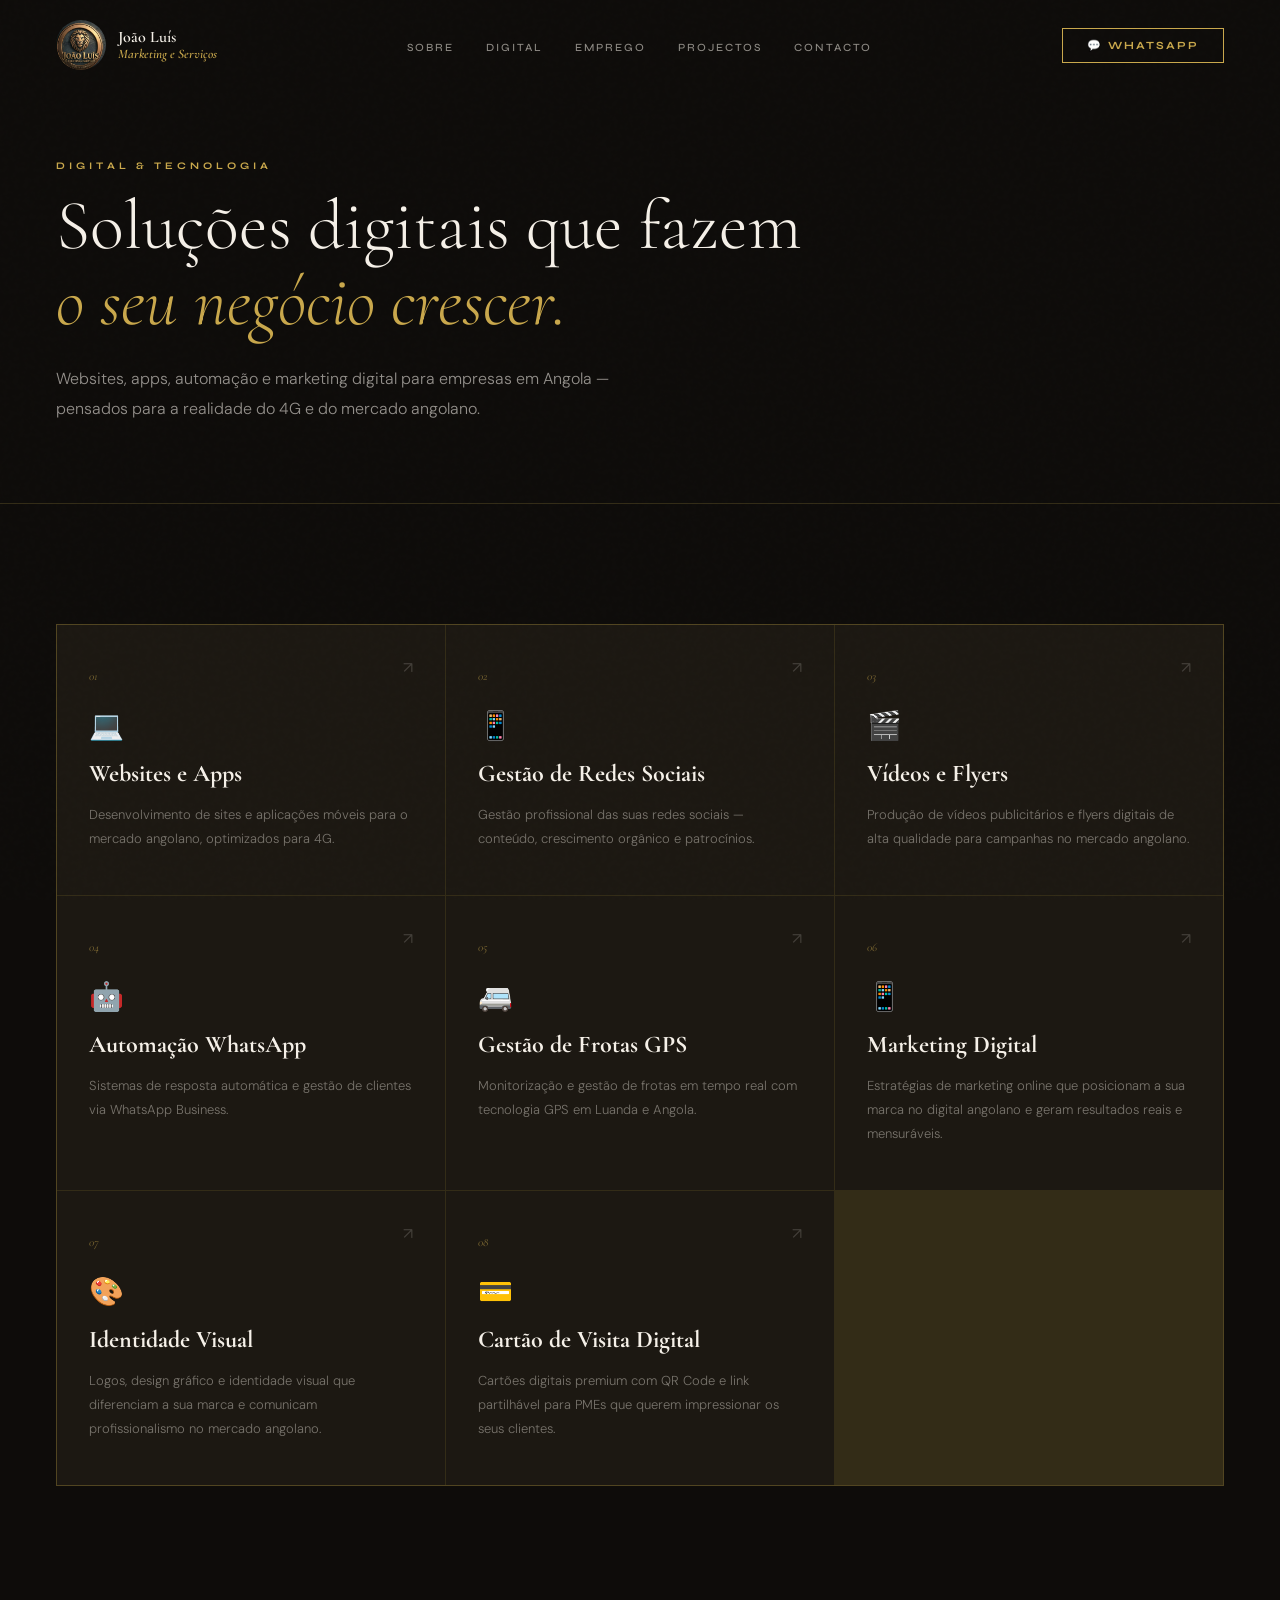
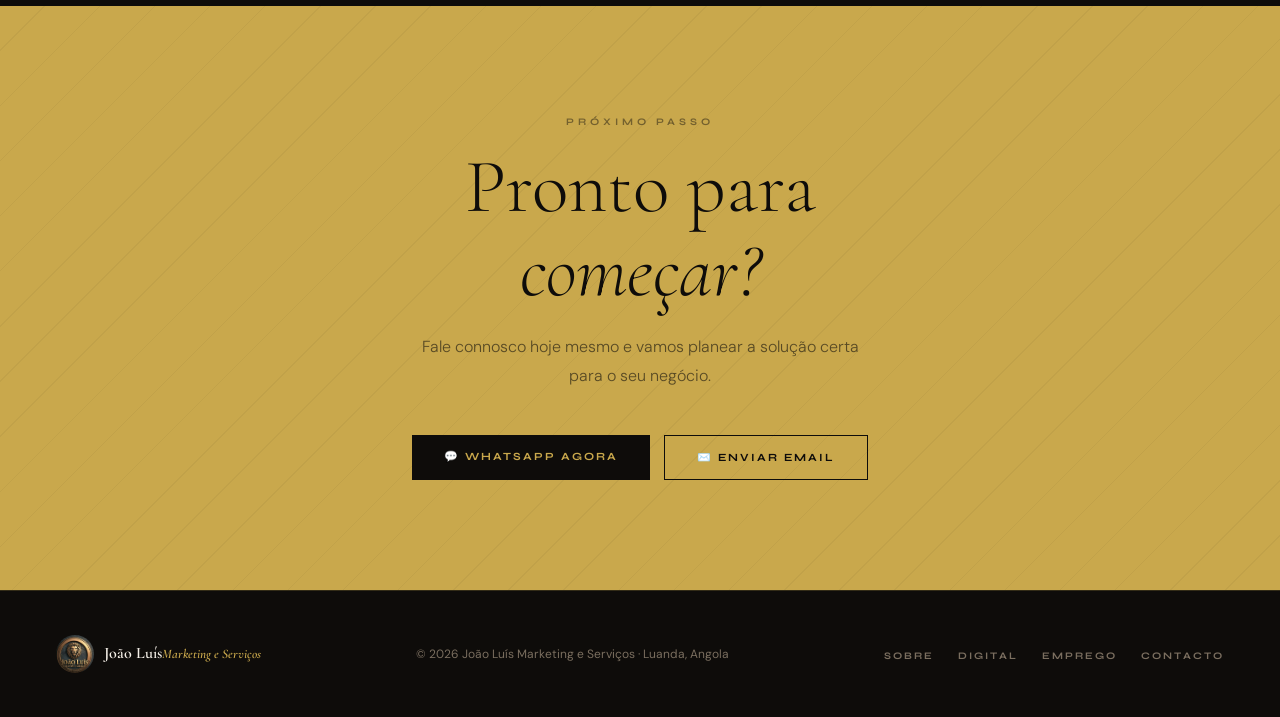
==== digital/index.html @ b0117ecb "Reestrutura em multi-pagina: /digital/ e /emprego/ como hubs de servicos; home com resumo + links; m" ====
<!DOCTYPE html>
<html lang="pt-AO">
<head>
<meta charset="UTF-8">
<meta name="viewport" content="width=device-width, initial-scale=1.0">
<title>Serviços Digitais — Websites, Apps e Automação | João Luís Marketing e Serviços</title>
<meta name="description" content="Websites, apps, automação WhatsApp, marketing digital e identidade visual para empresas em Angola. Luanda, Angola.">
<link rel="canonical" href="https://jlmarketing.co.ao/digital/">
<link rel="preconnect" href="https://fonts.googleapis.com">
<link href="https://fonts.googleapis.com/css2?family=Cormorant+Garamond:ital,wght@0,300;0,400;0,600;1,300;1,600&family=Syne:wght@400;500;700;800&family=DM+Sans:wght@300;400;500&display=swap" rel="stylesheet">
<link rel="stylesheet" href="/static/css/style.css">
</head>
<body>

<nav id="nav">
  <a href="/" class="nav-logo">
    <img src="/static/images/logo-main.png" alt="João Luís Marketing e Serviços">
    <div class="nav-logo-text">João Luís<span>Marketing e Serviços</span></div>
  </a>
  <ul class="nav-links">
    <li><a href="/#sobre">Sobre</a></li>
    <li><a href="/digital/">Digital</a></li>
    <li><a href="/emprego/">Emprego</a></li>
    <li><a href="/#projectos">Projectos</a></li>
    <li><a href="/#contacto">Contacto</a></li>
  </ul>
  <a href="https://wa.me/244954157826" target="_blank" class="nav-cta">💬 WhatsApp</a>
</nav>

<section class="page-head">
  <div class="sec-label reveal">Digital &amp; Tecnologia</div>
  <h1>Soluções digitais que fazem<br><em>o seu negócio crescer.</em></h1>
  <p>Websites, apps, automação e marketing digital para empresas em Angola — pensados para a realidade do 4G e do mercado angolano.</p>
</section>

<section class="sec">
  <div class="svc-grid">
    <div class="svc-card reveal"><div class="svc-num">01</div><div class="svc-icon">💻</div><h2 class="svc-name">Websites e Apps</h2><p class="svc-desc">Desenvolvimento de sites e aplicações móveis para o mercado angolano, optimizados para 4G.</p><div class="svc-arrow">↗</div><div class="svc-bar"></div></div>
    <div class="svc-card reveal d1"><div class="svc-num">02</div><div class="svc-icon">📱</div><h2 class="svc-name">Gestão de Redes Sociais</h2><p class="svc-desc">Gestão profissional das suas redes sociais — conteúdo, crescimento orgânico e patrocínios.</p><div class="svc-arrow">↗</div><div class="svc-bar"></div></div>
    <div class="svc-card reveal d2"><div class="svc-num">03</div><div class="svc-icon">🎬</div><h2 class="svc-name">Vídeos e Flyers</h2><p class="svc-desc">Produção de vídeos publicitários e flyers digitais de alta qualidade para campanhas no mercado angolano.</p><div class="svc-arrow">↗</div><div class="svc-bar"></div></div>
    <div class="svc-card reveal"><div class="svc-num">04</div><div class="svc-icon">🤖</div><h2 class="svc-name">Automação WhatsApp</h2><p class="svc-desc">Sistemas de resposta automática e gestão de clientes via WhatsApp Business.</p><div class="svc-arrow">↗</div><div class="svc-bar"></div></div>
    <div class="svc-card reveal d1"><div class="svc-num">05</div><div class="svc-icon">🚐</div><h2 class="svc-name">Gestão de Frotas GPS</h2><p class="svc-desc">Monitorização e gestão de frotas em tempo real com tecnologia GPS em Luanda e Angola.</p><div class="svc-arrow">↗</div><div class="svc-bar"></div></div>
    <div class="svc-card reveal d2"><div class="svc-num">06</div><div class="svc-icon">📱</div><h2 class="svc-name">Marketing Digital</h2><p class="svc-desc">Estratégias de marketing online que posicionam a sua marca no digital angolano e geram resultados reais e mensuráveis.</p><div class="svc-arrow">↗</div><div class="svc-bar"></div></div>
    <div class="svc-card reveal"><div class="svc-num">07</div><div class="svc-icon">🎨</div><h2 class="svc-name">Identidade Visual</h2><p class="svc-desc">Logos, design gráfico e identidade visual que diferenciam a sua marca e comunicam profissionalismo no mercado angolano.</p><div class="svc-arrow">↗</div><div class="svc-bar"></div></div>
    <div class="svc-card reveal d1"><div class="svc-num">08</div><div class="svc-icon">💳</div><h2 class="svc-name">Cartão de Visita Digital</h2><p class="svc-desc">Cartões digitais premium com QR Code e link partilhável para PMEs que querem impressionar os seus clientes.</p><div class="svc-arrow">↗</div><div class="svc-bar"></div></div>
  </div>
</section>

<div class="cta-band">
  <div class="cta-label">Próximo passo</div>
  <h2 class="cta-title">Pronto para<br><em>começar?</em></h2>
  <p class="cta-sub">Fale connosco hoje mesmo e vamos planear a solução certa para o seu negócio.</p>
  <div class="cta-btns">
    <a href="https://wa.me/244954157826" target="_blank" class="btn-dark">💬 WhatsApp agora</a>
    <a href="mailto:info@jlmarketing.co.ao" class="btn-ol-dark">✉️ Enviar email</a>
  </div>
</div>


<footer>
  <div class="footer-logo">
    <img src="/static/images/logo-main.png" alt="Logo">
    <div class="footer-logo-txt">João Luís<span>Marketing e Serviços</span></div>
  </div>
  <p class="footer-copy">© 2026 João Luís Marketing e Serviços · Luanda, Angola</p>
  <ul class="footer-links">
    <li><a href="/#sobre">Sobre</a></li>
    <li><a href="/digital/">Digital</a></li>
    <li><a href="/emprego/">Emprego</a></li>
    <li><a href="/#contacto">Contacto</a></li>
  </ul>
</footer>

<script>
window.addEventListener('scroll',function(){document.getElementById('nav').classList.toggle('scrolled',scrollY>60);});
document.querySelectorAll('.reveal').forEach(function(r){
  new IntersectionObserver(function(e){if(e[0].isIntersecting)e[0].target.classList.add('visible');},{threshold:0.1}).observe(r);
});
</script>
</body>
</html>
---- static/css/style.css ----
*,*::before,*::after{box-sizing:border-box;margin:0;padding:0;}
:root{
  --gold:#c9a84c;--gold2:#e8c96e;--cream:#f5f0e8;
  --ink:#0e0c0a;--ink2:#1c1812;--muted:#7a6e5f;
  --border:rgba(201,168,76,0.2);
  --ff-head:'Cormorant Garamond',serif;
  --ff-sans:'Syne',sans-serif;
  --ff-body:'DM Sans',sans-serif;
}
html{scroll-behavior:smooth;}
body{font-family:var(--ff-body);background:var(--ink);color:var(--cream);overflow-x:hidden;}

body::after{content:'';position:fixed;inset:0;z-index:9990;pointer-events:none;
  background-image:url("data:image/svg+xml,%3Csvg viewBox='0 0 200 200' xmlns='http://www.w3.org/2000/svg'%3E%3Cfilter id='n'%3E%3CfeTurbulence type='fractalNoise' baseFrequency='0.85' numOctaves='4' stitchTiles='stitch'/%3E%3C/filter%3E%3Crect width='100%25' height='100%25' filter='url(%23n)' opacity='0.04'/%3E%3C/svg%3E");
  opacity:0.3;}

/* Cursor */



/* NAV */
nav{position:fixed;top:0;left:0;right:0;z-index:200;padding:20px 56px;display:flex;align-items:center;justify-content:space-between;transition:all 0.4s;border-bottom:1px solid transparent;}
nav.scrolled{background:rgba(14,12,10,0.95);border-color:var(--border);padding:12px 56px;backdrop-filter:blur(20px);}
.nav-logo{display:flex;align-items:center;gap:12px;text-decoration:none;}
.nav-logo img{width:50px;height:50px;object-fit:contain;border-radius:50%;}
.nav-logo-text{font-family:var(--ff-head);font-size:16px;font-weight:600;color:var(--cream);line-height:1.2;}
.nav-logo-text span{color:var(--gold);font-style:italic;display:block;font-size:13px;}
.nav-links{display:flex;gap:32px;list-style:none;}
.nav-links a{font-family:var(--ff-sans);font-size:11px;font-weight:500;letter-spacing:2px;text-transform:uppercase;color:rgba(245,240,232,0.55);text-decoration:none;transition:color 0.2s;}
.nav-links a:hover{color:var(--gold);}
.nav-cta{font-family:var(--ff-sans);font-size:11px;font-weight:700;letter-spacing:2px;text-transform:uppercase;padding:10px 24px;border:1px solid var(--gold);color:var(--gold);text-decoration:none;transition:all 0.2s;}
.nav-cta:hover{background:var(--gold);color:var(--ink);}

/* HERO */
#hero{position:relative;min-height:100vh;display:flex;align-items:center;padding:0 56px;overflow:hidden;}
.hero-bg{position:absolute;inset:0;z-index:0;
  background:radial-gradient(ellipse 70% 70% at 65% 50%,rgba(201,168,76,0.09) 0%,transparent 65%),
             radial-gradient(ellipse 40% 60% at 5% 80%,rgba(201,168,76,0.05) 0%,transparent 55%),#0e0c0a;}
.hero-vline{position:absolute;top:-10%;right:14%;width:1px;height:120%;background:linear-gradient(to bottom,transparent,var(--gold),transparent);opacity:0.13;animation:vdrift 9s ease-in-out infinite alternate;}
.hero-vline2{position:absolute;top:-10%;right:42%;width:1px;height:120%;background:linear-gradient(to bottom,transparent,var(--gold) 60%,transparent);opacity:0.06;animation:vdrift 13s ease-in-out infinite alternate-reverse;}
@keyframes vdrift{from{transform:translateY(-3%)}to{transform:translateY(3%)}}
.hero-bg-logo{position:absolute;right:-2%;top:50%;transform:translateY(-50%);width:min(52vw,640px);opacity:0.055;pointer-events:none;}
.hero-bg-logo img{width:100%;height:100%;object-fit:contain;}
.hero-content{position:relative;z-index:1;max-width:680px;}
.hero-eyebrow{font-family:var(--ff-sans);font-size:10px;font-weight:700;letter-spacing:4px;text-transform:uppercase;color:var(--gold);margin-bottom:22px;display:flex;align-items:center;gap:14px;opacity:0;animation:fadeUp 0.9s ease 0.3s forwards;}
.hero-eyebrow::before{content:'';width:36px;height:1px;background:var(--gold);}
.hero-title{font-family:var(--ff-head);font-size:clamp(48px,6.5vw,90px);font-weight:300;line-height:1.05;color:var(--cream);opacity:0;animation:fadeUp 0.9s ease 0.5s forwards;}
.hero-title em{font-style:italic;color:var(--gold);}
.hero-title strong{font-weight:600;}
.hero-sub{font-size:16px;font-weight:300;color:rgba(245,240,232,0.52);line-height:1.85;margin-top:24px;max-width:500px;opacity:0;animation:fadeUp 0.9s ease 0.7s forwards;}
.hero-btns{display:flex;gap:16px;margin-top:44px;opacity:0;animation:fadeUp 0.9s ease 0.9s forwards;flex-wrap:wrap;}
.btn-gold{font-family:var(--ff-sans);font-size:11px;font-weight:700;letter-spacing:2px;text-transform:uppercase;padding:15px 34px;background:var(--gold);color:var(--ink);text-decoration:none;transition:all 0.2s;}
.btn-gold:hover{transform:translateY(-2px);box-shadow:0 12px 36px rgba(201,168,76,0.28);}
.btn-ghost{font-family:var(--ff-sans);font-size:11px;font-weight:700;letter-spacing:2px;text-transform:uppercase;padding:15px 34px;border:1px solid rgba(245,240,232,0.18);color:var(--cream);text-decoration:none;transition:all 0.2s;}
.btn-ghost:hover{border-color:var(--gold);color:var(--gold);}
.hero-stats{display:flex;gap:44px;margin-top:64px;padding-top:36px;border-top:1px solid var(--border);opacity:0;animation:fadeUp 0.9s ease 1.1s forwards;flex-wrap:wrap;}
.stat-n{font-family:var(--ff-head);font-size:40px;font-weight:600;color:var(--gold);line-height:1;}
.stat-l{font-family:var(--ff-sans);font-size:10px;font-weight:500;letter-spacing:2px;text-transform:uppercase;color:rgba(245,240,232,0.35);margin-top:5px;}
.scroll-cue{position:absolute;bottom:36px;left:56px;z-index:1;display:flex;align-items:center;gap:12px;opacity:0;animation:fadeUp 0.9s ease 1.3s forwards;}
.scroll-line{width:1px;height:54px;background:linear-gradient(to bottom,transparent,var(--gold));animation:spulse 2s ease-in-out infinite;}
@keyframes spulse{0%,100%{opacity:0.3}50%{opacity:1}}
.scroll-txt{font-family:var(--ff-sans);font-size:9px;letter-spacing:3px;text-transform:uppercase;color:rgba(245,240,232,0.3);writing-mode:vertical-lr;}
@keyframes fadeUp{from{opacity:0;transform:translateY(22px)}to{opacity:1;transform:translateY(0)}}

/* MARQUEE */
.mq-wrap{border-top:1px solid var(--border);border-bottom:1px solid var(--border);padding:16px 0;overflow:hidden;background:rgba(201,168,76,0.025);}
.mq-track{display:flex;animation:mq 28s linear infinite;width:max-content;}
.mq-item{font-family:var(--ff-head);font-size:20px;font-style:italic;color:rgba(201,168,76,0.45);white-space:nowrap;padding:0 36px;display:flex;align-items:center;gap:36px;}
.mq-item::after{content:'✦';font-size:12px;color:var(--gold);}
@keyframes mq{from{transform:translateX(0)}to{transform:translateX(-50%)}}

/* SECTIONS */
.sec{padding:120px 56px;}
.sec-alt{background:var(--ink2);}
.sec-label{font-family:var(--ff-sans);font-size:10px;font-weight:700;letter-spacing:4px;text-transform:uppercase;color:var(--gold);margin-bottom:16px;}
.sec-title{font-family:var(--ff-head);font-size:clamp(36px,4vw,56px);font-weight:300;line-height:1.1;color:var(--cream);}
.sec-title em{font-style:italic;color:var(--gold);}
.sh{display:flex;align-items:flex-end;justify-content:space-between;margin-bottom:72px;flex-wrap:wrap;gap:20px;}
.sh-num{font-family:var(--ff-head);font-size:72px;font-weight:300;color:transparent;-webkit-text-stroke:1px var(--border);line-height:1;}

/* ABOUT */
.about-grid{display:grid;grid-template-columns:1fr 1fr;gap:90px;align-items:center;}
.about-body{font-size:16px;font-weight:300;line-height:1.9;color:rgba(245,240,232,0.58);margin-top:24px;}
.about-body p+p{margin-top:14px;}
.about-sig{margin-top:36px;font-family:var(--ff-head);font-size:28px;font-style:italic;color:var(--gold);}
.about-img-box{width:100%;aspect-ratio:3/4;border:1px solid var(--border);position:relative;overflow:hidden;display:flex;align-items:center;justify-content:center;background:var(--ink);}
.about-img-box::before{content:'';position:absolute;inset:0;background:radial-gradient(ellipse 80% 60% at 50% 30%,rgba(201,168,76,0.1),transparent 70%);}
.about-img-box img.logo-display{width:75%;height:75%;object-fit:contain;position:relative;z-index:1;filter:drop-shadow(0 0 40px rgba(201,168,76,0.18));}
.about-img-box img.photo-display{width:100%;height:100%;object-fit:cover;object-position:top;position:relative;z-index:1;}
.about-corner{position:absolute;width:52px;height:52px;z-index:2;}
.about-corner.tl{top:-1px;left:-1px;border-top:1px solid var(--gold);border-left:1px solid var(--gold);}
.about-corner.br{bottom:-1px;right:-1px;border-bottom:1px solid var(--gold);border-right:1px solid var(--gold);}
.about-badge{position:absolute;bottom:24px;left:24px;background:var(--gold);color:var(--ink);font-family:var(--ff-sans);font-size:10px;font-weight:700;letter-spacing:2px;text-transform:uppercase;padding:9px 16px;z-index:3;}
.photo-placeholder{width:100%;height:100%;display:flex;flex-direction:column;align-items:center;justify-content:center;gap:16px;position:relative;z-index:1;}
.photo-placeholder .ph-icon{width:80px;height:80px;border:2px dashed rgba(201,168,76,0.5);border-radius:50%;display:flex;align-items:center;justify-content:center;font-size:32px;}
.photo-placeholder .ph-label{font-family:var(--ff-sans);font-size:10px;font-weight:700;letter-spacing:3px;text-transform:uppercase;color:rgba(201,168,76,0.6);text-align:center;}
.photo-upload-btn{font-family:var(--ff-sans);font-size:10px;font-weight:700;letter-spacing:2px;text-transform:uppercase;padding:10px 20px;border:1px solid rgba(201,168,76,0.5);color:rgba(201,168,76,0.8);cursor:pointer;background:transparent;transition:all 0.2s;}
.photo-upload-btn:hover{background:var(--gold);color:var(--ink);border-color:var(--gold);}

/* SERVICES */
.svc-grid{display:grid;grid-template-columns:repeat(3,1fr);gap:1px;background:var(--border);border:1px solid var(--border);}
.svc-card{background:var(--ink2);padding:44px 32px;position:relative;overflow:hidden;transition:background 0.3s;cursor:default;}
.svc-card:hover{background:#131008;}
.svc-card:hover .svc-arrow{transform:translate(4px,-4px);color:var(--gold);}
.svc-card:hover .svc-bar{opacity:1;transform:scaleX(1);}
.svc-num{font-family:var(--ff-head);font-size:12px;font-style:italic;color:var(--gold);opacity:0.55;margin-bottom:24px;}
.svc-icon{font-size:28px;margin-bottom:16px;}
.svc-name{font-family:var(--ff-head);font-size:24px;color:var(--cream);margin-bottom:14px;line-height:1.2;}
.svc-desc{font-size:13px;font-weight:300;line-height:1.85;color:rgba(245,240,232,0.42);}
.svc-arrow{position:absolute;top:32px;right:32px;font-size:16px;color:rgba(245,240,232,0.18);transition:transform 0.25s,color 0.25s;}
.svc-bar{position:absolute;bottom:0;left:32px;right:32px;height:1px;background:linear-gradient(to right,var(--gold),transparent);opacity:0;transform:scaleX(0);transform-origin:left;transition:opacity 0.35s,transform 0.5s;}

/* PROJECTS */
.proj-grid{display:grid;grid-template-columns:repeat(2,1fr);gap:1px;background:var(--border);border:1px solid var(--border);margin-top:72px;}
.proj-card{background:var(--ink);padding:36px 32px;position:relative;overflow:hidden;transition:background 0.3s;}
.proj-card:hover{background:#0a0806;}
.proj-img-wrap{width:100%;height:200px;overflow:hidden;margin-bottom:24px;border:1px solid var(--border);background:var(--ink2);display:flex;align-items:center;justify-content:center;}
.proj-img-wrap img{width:100%;height:100%;object-fit:cover;transition:transform 0.5s;}
.proj-img-wrap img.contain{object-fit:contain;padding:16px;}
.proj-card:hover .proj-img-wrap img{transform:scale(1.04);}
.proj-tag{font-family:var(--ff-sans);font-size:9px;font-weight:700;letter-spacing:2.5px;text-transform:uppercase;color:var(--gold);margin-bottom:10px;}
.proj-name{font-family:var(--ff-head);font-size:28px;font-weight:400;color:var(--cream);margin-bottom:10px;}
.proj-desc{font-size:13px;font-weight:300;line-height:1.8;color:rgba(245,240,232,0.45);}

/* SAFT full width card */
.proj-card.full-width{grid-column:1/-1;display:grid;grid-template-columns:260px 1fr;gap:36px;align-items:center;}
.proj-card.full-width .proj-img-wrap{height:220px;margin-bottom:0;}
.proj-card.full-width .proj-img-wrap img{object-fit:contain;padding:12px;width:100%;height:100%;}

/* PROCESS */
.proc-grid{display:grid;grid-template-columns:repeat(4,1fr);gap:40px;margin-top:72px;}
.proc-step{position:relative;}
.proc-step::after{content:'';position:absolute;top:26px;right:-20px;left:calc(100% - 20px);height:1px;background:linear-gradient(to right,var(--gold),transparent);opacity:0.25;}
.proc-step:last-child::after{display:none;}
.proc-n{font-family:var(--ff-head);font-size:56px;font-weight:300;color:transparent;-webkit-text-stroke:1px rgba(201,168,76,0.2);line-height:1;margin-bottom:10px;}
.proc-name{font-family:var(--ff-head);font-size:20px;color:var(--cream);margin-bottom:10px;}
.proc-desc{font-size:13px;font-weight:300;line-height:1.85;color:rgba(245,240,232,0.42);}

/* CTA BAND */
.cta-band{padding:110px 56px;background:var(--gold);text-align:center;position:relative;overflow:hidden;}
.cta-band::before{content:'';position:absolute;inset:0;background:repeating-linear-gradient(-45deg,transparent,transparent 38px,rgba(0,0,0,0.04) 38px,rgba(0,0,0,0.04) 39px);}
.cta-label{font-family:var(--ff-sans);font-size:10px;font-weight:700;letter-spacing:4px;text-transform:uppercase;color:rgba(14,12,10,0.45);margin-bottom:18px;position:relative;}
.cta-title{font-family:var(--ff-head);font-size:clamp(40px,6vw,76px);font-weight:300;line-height:1.1;color:var(--ink);position:relative;}
.cta-title em{font-style:italic;}
.cta-sub{font-size:16px;font-weight:300;color:rgba(14,12,10,0.6);margin:20px auto 44px;max-width:460px;line-height:1.8;position:relative;}
.cta-btns{display:flex;gap:14px;justify-content:center;flex-wrap:wrap;position:relative;}
.btn-dark{font-family:var(--ff-sans);font-size:11px;font-weight:700;letter-spacing:2px;text-transform:uppercase;padding:15px 32px;background:var(--ink);color:var(--gold);text-decoration:none;transition:opacity 0.2s;}
.btn-dark:hover{opacity:0.85;}
.btn-ol-dark{font-family:var(--ff-sans);font-size:11px;font-weight:700;letter-spacing:2px;text-transform:uppercase;padding:15px 32px;border:1px solid var(--ink);color:var(--ink);text-decoration:none;transition:all 0.2s;}
.btn-ol-dark:hover{background:var(--ink);color:var(--gold);}

/* CONTACT */
.contact-grid{display:grid;grid-template-columns:1fr 1fr;gap:90px;align-items:start;}
.contact-title{font-family:var(--ff-head);font-size:clamp(34px,4vw,52px);font-weight:300;line-height:1.15;color:var(--cream);margin-bottom:44px;}
.contact-title em{font-style:italic;color:var(--gold);}
.c-items{display:flex;flex-direction:column;gap:24px;}
.c-item{display:flex;gap:16px;align-items:flex-start;}
.c-icon{width:44px;height:44px;flex-shrink:0;border:1px solid var(--border);display:flex;align-items:center;justify-content:center;font-size:17px;color:var(--gold);}
.c-lbl{font-family:var(--ff-sans);font-size:10px;font-weight:700;letter-spacing:2px;text-transform:uppercase;color:var(--muted);margin-bottom:3px;}
.c-val{font-size:14px;color:rgba(245,240,232,0.78);line-height:1.6;}
.c-val a{color:inherit;text-decoration:none;transition:color 0.2s;}
.c-val a:hover{color:var(--gold);}
.map-wrap{width:100%;height:300px;border:1px solid var(--border);overflow:hidden;margin-top:44px;position:relative;}

.map-label{position:absolute;bottom:0;left:0;background:var(--gold);color:var(--ink);font-family:var(--ff-sans);font-size:9px;font-weight:700;letter-spacing:2px;text-transform:uppercase;padding:7px 14px;}
.c-form{display:flex;flex-direction:column;gap:16px;}
.cf-g{display:flex;flex-direction:column;gap:5px;}
.cf-l{font-family:var(--ff-sans);font-size:9px;font-weight:700;letter-spacing:2px;text-transform:uppercase;color:var(--muted);}
.cf-i,.cf-ta{background:var(--ink2);border:1px solid var(--border);padding:12px 16px;font-family:var(--ff-body);font-size:13px;color:var(--cream);outline:none;transition:border-color 0.2s;width:100%;}
.cf-i:focus,.cf-ta:focus{border-color:var(--gold);}
.cf-ta{min-height:110px;resize:vertical;}
.cf-sub{font-family:var(--ff-sans);font-size:11px;font-weight:700;letter-spacing:2px;text-transform:uppercase;padding:14px 30px;background:var(--gold);color:var(--ink);border:none;cursor:pointer;align-self:flex-start;transition:all 0.2s;}
.cf-sub:hover{opacity:0.87;transform:translateY(-2px);}

/* FOOTER */
footer{border-top:1px solid var(--border);padding:44px 56px;display:flex;align-items:center;justify-content:space-between;flex-wrap:wrap;gap:24px;}
.footer-logo{display:flex;align-items:center;gap:10px;}
.footer-logo img{width:38px;height:38px;object-fit:contain;border-radius:50%;}
.footer-logo-txt{font-family:var(--ff-head);font-size:16px;font-weight:600;color:var(--cream);line-height:1.2;}
.footer-logo-txt span{color:var(--gold);font-style:italic;font-size:13px;}
.footer-copy{font-size:12px;color:var(--muted);}
.footer-links{display:flex;gap:24px;list-style:none;}
.footer-links a{font-family:var(--ff-sans);font-size:10px;font-weight:700;letter-spacing:2px;text-transform:uppercase;color:var(--muted);text-decoration:none;transition:color 0.2s;}
.footer-links a:hover{color:var(--gold);}

/* REVEAL */
.reveal{opacity:0;transform:translateY(28px);transition:opacity 0.8s ease,transform 0.8s ease;}
.reveal.visible{opacity:1;transform:translateY(0);}
.d1{transition-delay:0.1s}.d2{transition-delay:0.2s}.d3{transition-delay:0.3s}.d4{transition-delay:0.4s}

/* RESPONSIVE */
@media(max-width:900px){
  nav{padding:16px 20px;} nav.scrolled{padding:10px 20px;} .nav-links,.nav-cta{display:none;}
  #hero,.sec,.cta-band,footer{padding:80px 20px;}
  .about-grid,.contact-grid{grid-template-columns:1fr;gap:44px;}
  .svc-grid{grid-template-columns:1fr;}
  .proj-grid{grid-template-columns:1fr;}
  .proj-card.full-width{grid-column:1;display:block;}
  .proj-card.full-width .proj-img-wrap{height:200px;margin-bottom:24px;}
  .proc-grid{grid-template-columns:1fr 1fr;}
  .proc-step::after{display:none;}
  .hero-stats{gap:24px;}
  .sh{flex-direction:column;align-items:flex-start;}
}
#map{width:100%;height:380px;border:1px solid rgba(201,168,76,0.25);margin-top:32px;display:block;}.leaflet-tile{filter:invert(1) hue-rotate(180deg) brightness(0.95) contrast(0.9);}.leaflet-container{background:#0e0c0a!important;}.map-footer{display:flex;align-items:center;justify-content:space-between;flex-wrap:wrap;gap:12px;padding:16px 20px;background:#1c1812;border:1px solid rgba(201,168,76,0.2);border-top:none;}.map-addr{font-size:13px;color:rgba(245,240,232,0.65);line-height:1.6;}.map-addr strong{display:block;font-size:9px;letter-spacing:2px;text-transform:uppercase;color:#c9a84c;margin-bottom:4px;}.map-goto{background:#c9a84c;color:#0e0c0a;padding:10px 20px;font-size:10px;font-weight:700;letter-spacing:2px;text-transform:uppercase;text-decoration:none;}

#map-section{padding:0 56px 80px;}
#map{width:100%;height:420px;border:1px solid rgba(201,168,76,0.25);}
@media(max-width:600px){
  #map-section{padding:0 16px 48px;}
  #map{height:260px;}
}


/* PAGE HEAD (hubs /digital/ e /emprego/) */
.page-head{padding:160px 56px 80px;border-bottom:1px solid var(--border);}
.page-head h1{font-family:var(--ff-head);font-size:clamp(40px,5.5vw,72px);font-weight:300;line-height:1.08;color:var(--cream);max-width:760px;margin-top:16px;}
.page-head h1 em{font-style:italic;color:var(--gold);}
.page-head p{font-size:16px;font-weight:300;line-height:1.85;color:rgba(245,240,232,0.58);max-width:600px;margin-top:24px;}
@media(max-width:900px){.page-head{padding:120px 20px 56px;}}
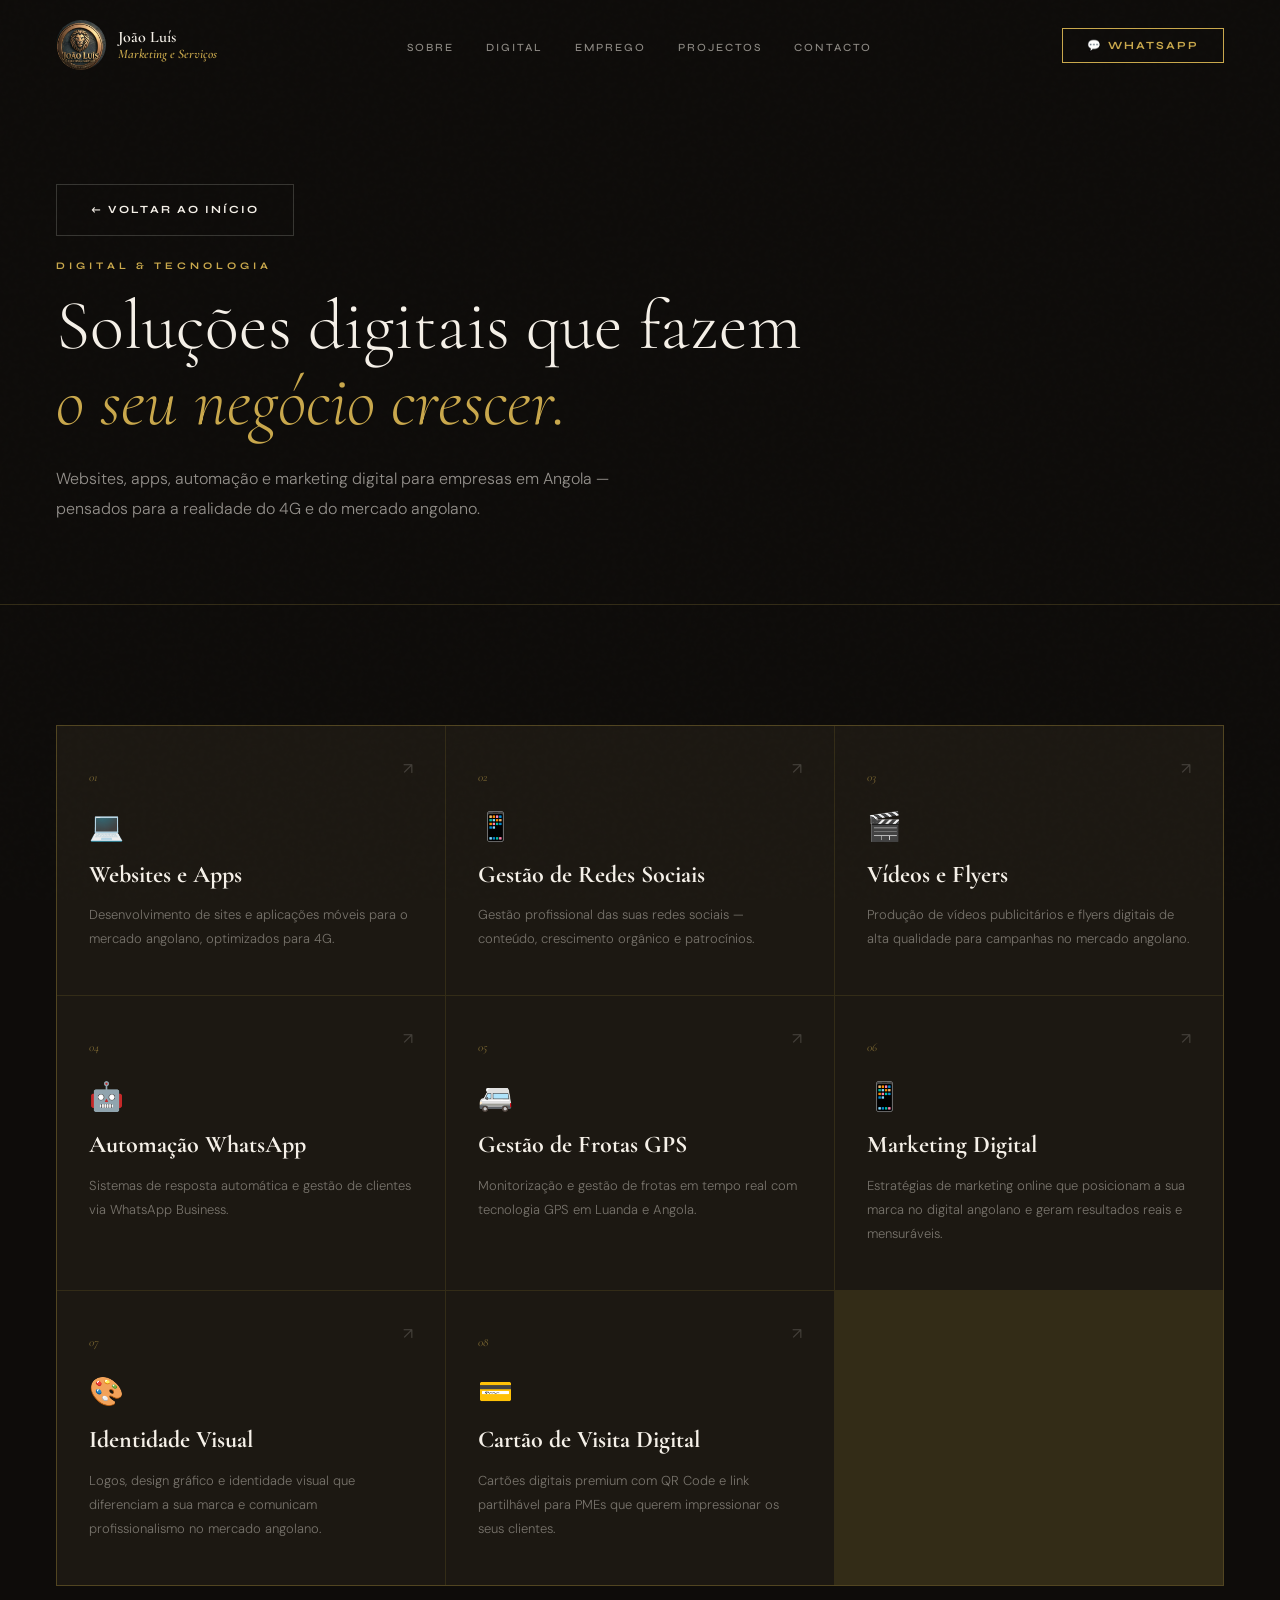
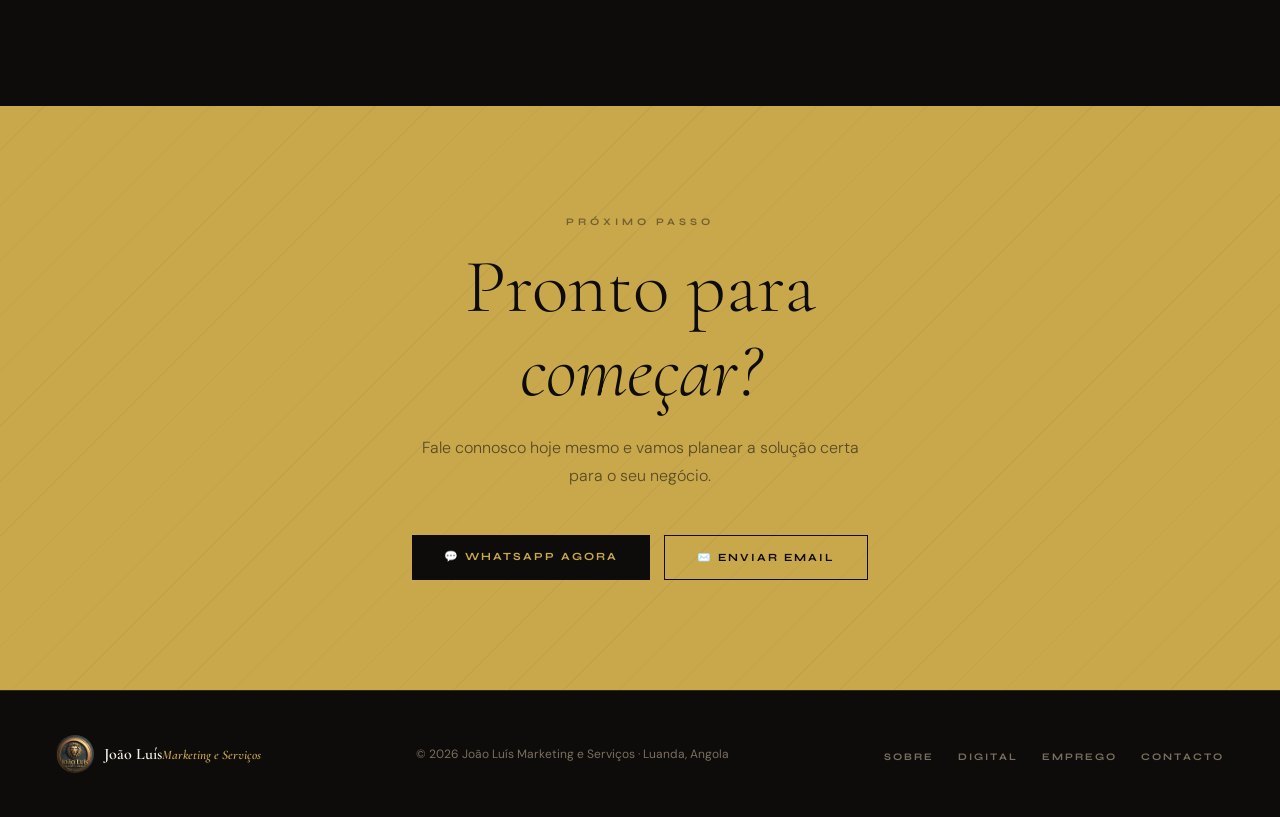
==== commit 6bd64479: "Menu mobile com hamburguer, botao voltar nas paginas-filho, remove SAFT Scan e SEPE (substituido por" ====
--- a/digital/index.html
+++ b/digital/index.html
@@ -25,9 +25,11 @@
     <li><a href="/#contacto">Contacto</a></li>
   </ul>
   <a href="https://wa.me/244954157826" target="_blank" class="nav-cta">💬 WhatsApp</a>
+  <button class="nav-toggle" id="nav-toggle" aria-label="Abrir menu" aria-expanded="false"><span></span><span></span><span></span></button>
 </nav>
 
 <section class="page-head">
+  <p><a href="/" class="btn-ghost" style="display:inline-block;margin-bottom:24px;">← Voltar ao início</a></p>
   <div class="sec-label reveal">Digital &amp; Tecnologia</div>
   <h1>Soluções digitais que fazem<br><em>o seu negócio crescer.</em></h1>
   <p>Websites, apps, automação e marketing digital para empresas em Angola — pensados para a realidade do 4G e do mercado angolano.</p>
@@ -76,6 +78,19 @@
 document.querySelectorAll('.reveal').forEach(function(r){
   new IntersectionObserver(function(e){if(e[0].isIntersecting)e[0].target.classList.add('visible');},{threshold:0.1}).observe(r);
 });
+
+var navToggle = document.getElementById('nav-toggle');
+var navEl = document.getElementById('nav');
+navToggle.addEventListener('click', function(){
+  var isOpen = navEl.classList.toggle('nav-open');
+  navToggle.setAttribute('aria-expanded', isOpen ? 'true' : 'false');
+});
+navEl.querySelectorAll('.nav-links a').forEach(function(link){
+  link.addEventListener('click', function(){
+    navEl.classList.remove('nav-open');
+    navToggle.setAttribute('aria-expanded', 'false');
+  });
+});
 </script>
 </body>
 </html>
--- a/static/css/style.css
+++ b/static/css/style.css
@@ -219,3 +219,19 @@
 .page-head h1 em{font-style:italic;color:var(--gold);}
 .page-head p{font-size:16px;font-weight:300;line-height:1.85;color:rgba(245,240,232,0.58);max-width:600px;margin-top:24px;}
 @media(max-width:900px){.page-head{padding:120px 20px 56px;}}
+
+
+/* MOBILE NAV TOGGLE */
+.nav-toggle{display:none;flex-direction:column;justify-content:center;gap:5px;width:32px;height:32px;background:none;border:none;cursor:pointer;padding:0;z-index:300;}
+.nav-toggle span{display:block;width:100%;height:2px;background:var(--cream);transition:transform 0.25s,opacity 0.25s;}
+nav.nav-open .nav-toggle span:nth-child(1){transform:translateY(7px) rotate(45deg);}
+nav.nav-open .nav-toggle span:nth-child(2){opacity:0;}
+nav.nav-open .nav-toggle span:nth-child(3){transform:translateY(-7px) rotate(-45deg);}
+
+@media(max-width:900px){
+  .nav-toggle{display:flex;}
+  .nav-links{display:none;flex-direction:column;gap:0;position:fixed;top:0;left:0;right:0;bottom:0;background:var(--ink);padding:100px 32px 100px;z-index:250;overflow-y:auto;}
+  .nav-links a{padding:18px 0;border-bottom:1px solid var(--border);font-size:14px;}
+  nav.nav-open .nav-links{display:flex;}
+  nav.nav-open .nav-cta{display:block;position:fixed;bottom:24px;left:32px;right:32px;text-align:center;z-index:250;}
+}
